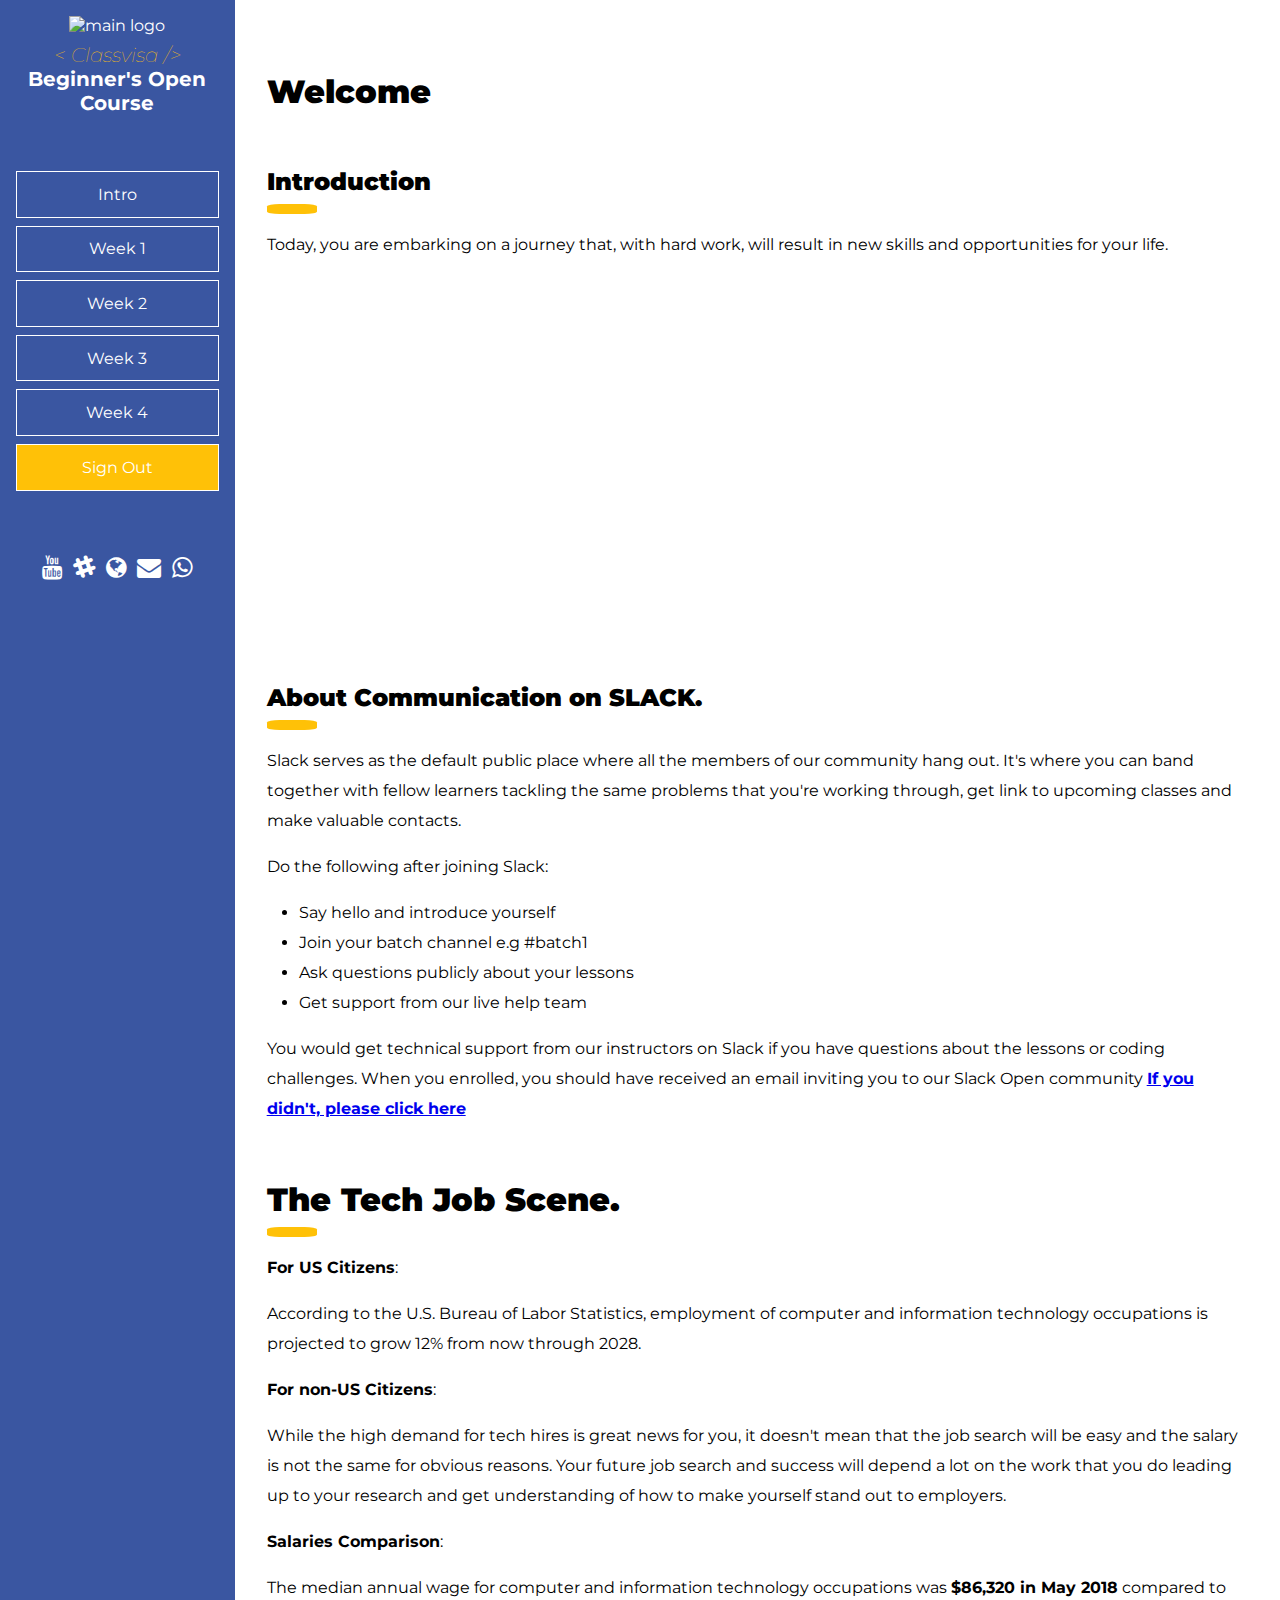
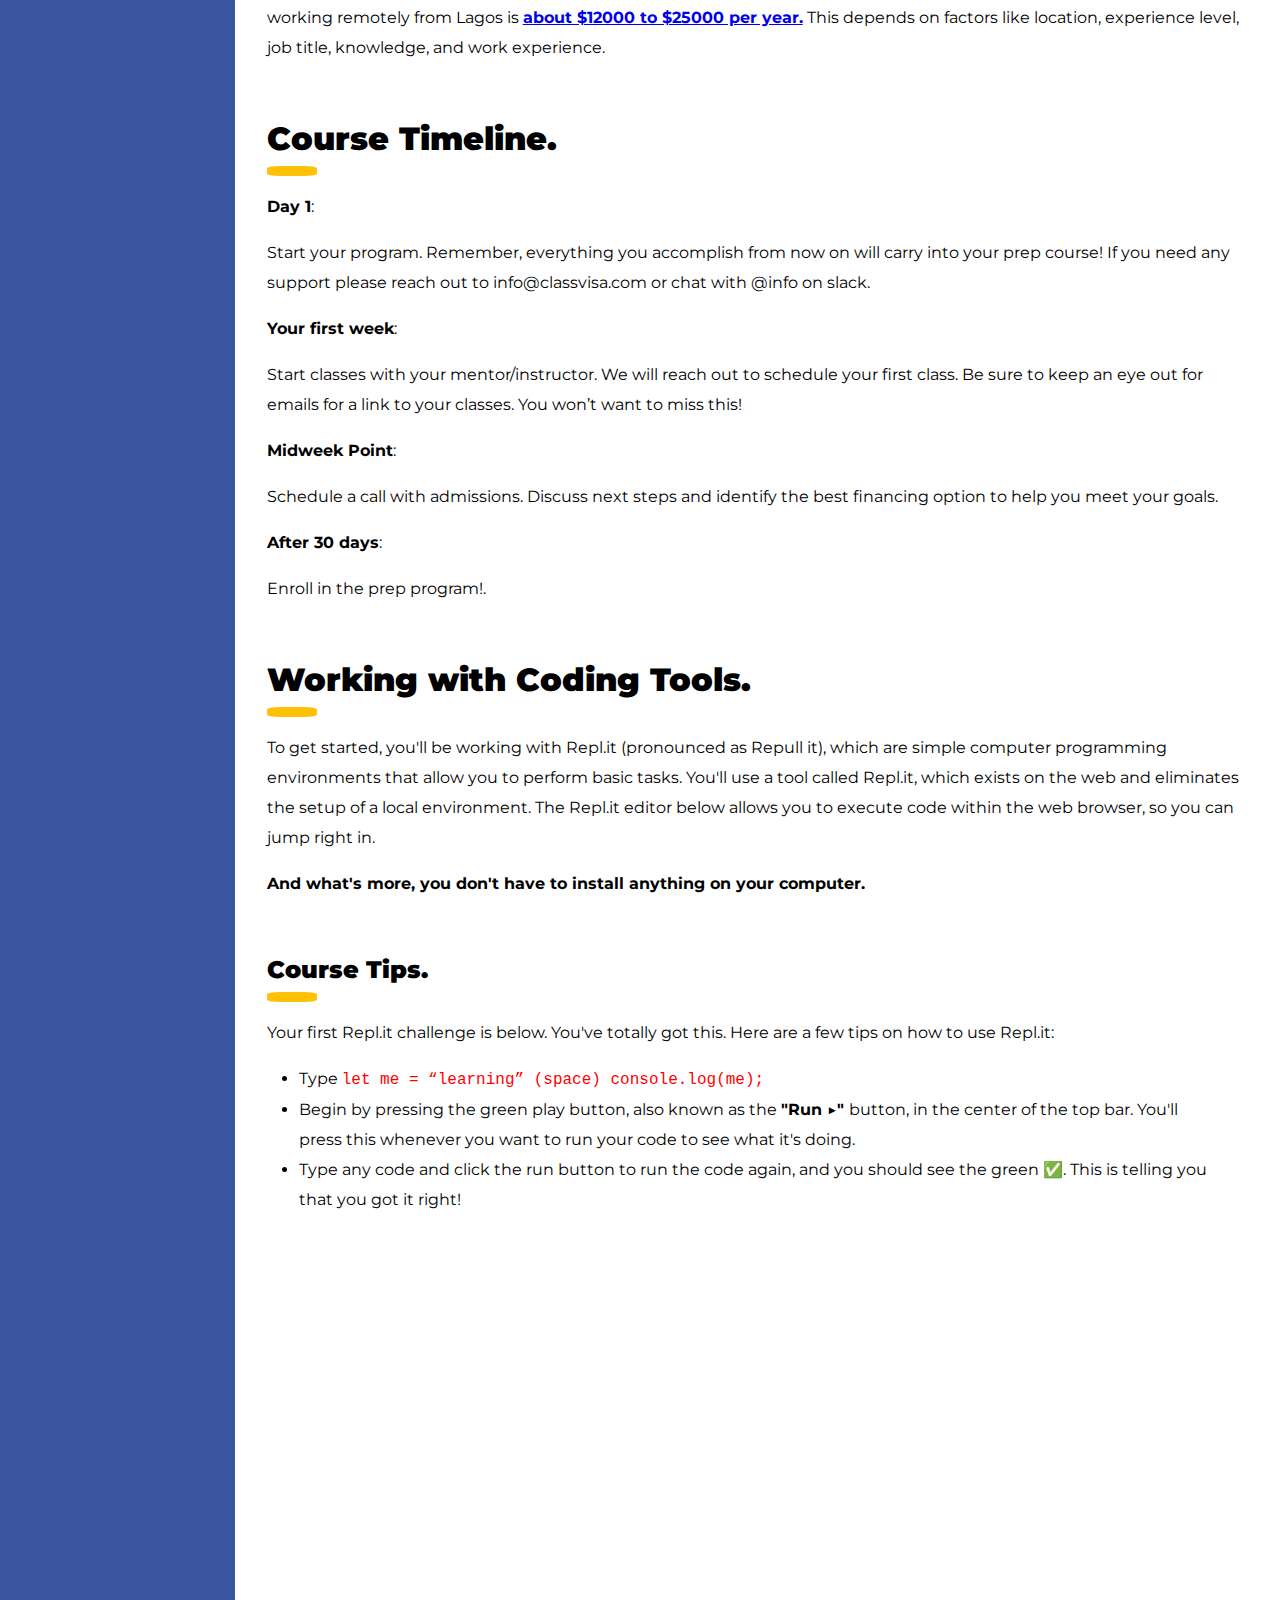
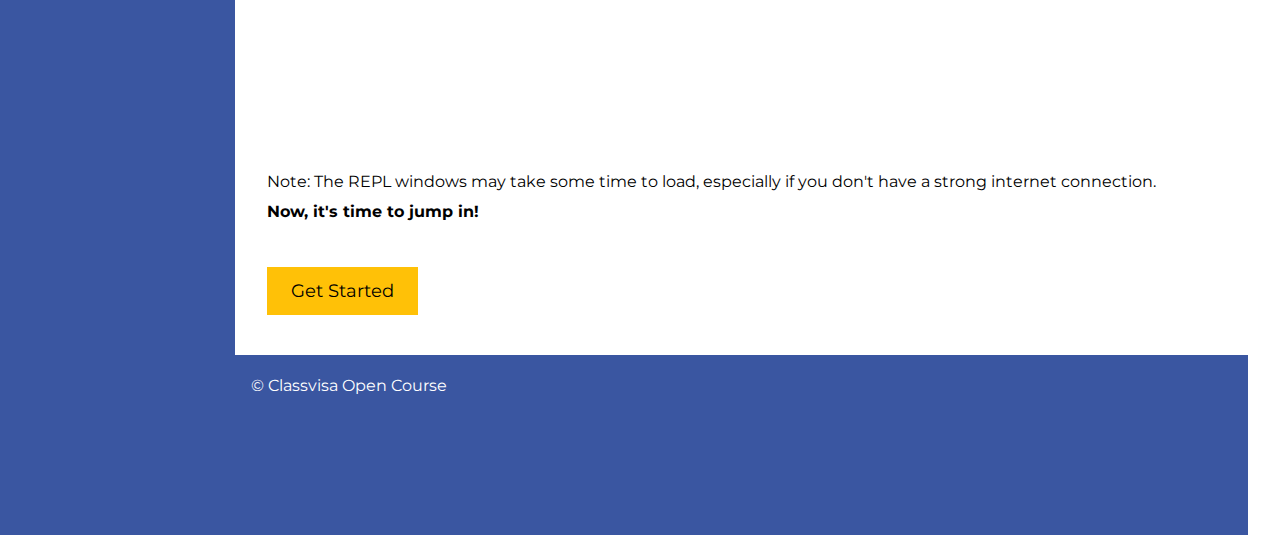
==== index.html @ d7dc50bf "Add files via upload" ====
<!DOCTYPE html>
<html>
  <head>
    <meta charset="utf-8">
    <meta name="viewport" content="width=device-width">
    <title>Open Course</title>
    <link href="style.css" rel="stylesheet" type="text/css" />
    <link href="responsive.css" rel="stylesheet" type="text/css" />

    <!-- Icons Links -->
    <link rel="stylesheet" href="https://cdnjs.cloudflare.com/ajax/libs/font-awesome/4.7.0/css/font-awesome.min.css">

    <!-- Fonts links -->
    <link rel="preconnect" href="https://fonts.googleapis.com"> 
    <link rel="preconnect" href="https://fonts.gstatic.com" crossorigin> 
    <link href="https://fonts.googleapis.com/css2?family=Montserrat:wght@400;700&display=swap" rel="stylesheet">
  </head>
  
  <body onload="name()">
    <!-- Sidebar -->
    <nav class="col-1">
      <div id="header">
        <div id="top-header">
          <img id="logo" src="https://yt3.ggpht.com/ytc/AKedOLR7vveVHb_VRSnZK62P9n1213S5pmJUaZIIP1D9=s176-c-k-c0x00ffffff-no-rj" alt="main logo">
          <h1>
            <span class="logo-tag"> &lt;</span>
            <span class="logo-name">Classvisa</span>
            <span class="logo-tag">/&gt;</span><br>
          </h1>
          <h2>Beginner's Open Course</h2>
        </div>
          <div id="menu">
            <ul>
              <li> <a href="index.html">Intro</a></li>
              <li> <a href="week1.html">Week 1</a></li>
              <li> <a href="week2.html">Week 2</a></li>
              <li> <a href="week3.html">Week 3</a></li>
              <li> <a href="week4.html">Week 4</a></li>
              <li> <a href="#">Sign Out</a></li>
            </ul>
          </div>
          <!-- Social Media -->
          <div id="bottom-header">
            <a href="https://www.youtube.com/channel/UC61-wy9d5OzjUUxfKc3SgAQ"><i class="fa fa-youtube"></i></a>
            <a href="https://join.slack.com/t/classvisa-workspace/shared_invite/zt-j3xi38ol-elec9bJNQhFj5x_TaUNXVw"><i class="fa fa-slack"></i></a>
            <a href="https://www.classvisa.com/"><i class="fa fa-globe"></i></a>
            <a href="mailto:admin@classvisa.com"><i class="fa fa-envelope"></i></a>
            <a href="https://api.whatsapp.com/send?phone=+1(949)393-1793"><i class="fa fa-whatsapp"></i></a>
          </div>
      </div>
    </nav>

    <!-- Main content -->
    <div class="col-2">
      <main class="content">
        <article>
          <!-- Introduction-->
          <div>
            <h1><b>Welcome <span id="demo"></span></b></h1>
            <h2><b>Introduction</b></h2>
            <hr>
            <p>Today, you are embarking on a journey that, with hard work, will result in new skills and opportunities for your life.</p>
            <center><iframe id="video" width="560" height="315" src="https://www.youtube.com/embed/T8XFAwqSM-w" frameborder="0" allow="accelerometer; autoplay; encrypted-media; gyroscope; picture-in-picture" allowfullscreen=""></iframe></center>
          </div>

          <!-- About Slack -->
  
          <div>
            <h2><b>About Communication on SLACK.</b></h2>
            <hr>
            <p>Slack serves as the default public place where all the members of our community hang out. It's where you can band together with fellow learners tackling the same problems that you're working through, get link to upcoming classes and make valuable contacts.</p>
            <p>Do the following after joining Slack:</p>
            <ul>
              <li>Say hello and introduce yourself</li>
              <li>Join your batch channel e.g #batch1</li>
              <li>Ask questions publicly about your lessons</li>
              <li>Get support from our live help team</li>
            </ul>
    
            <p>You would get technical support from our instructors on Slack if you have questions about the lessons or coding challenges. When you enrolled, you should have received an email inviting you to our Slack Open community <b> <a href="https://join.slack.com/t/classvisa-workspace/shared_invite/zt-j3xi38ol-elec9bJNQhFj5x_TaUNXVw">If you didn't, please click here</a></b></p>
          </div>
  
          <!-- The Tech Job Scene -->
          <div>
            <h1><b>The Tech Job Scene.</b></h1>
            <hr>
            <p><b>For US Citizens</b>:</p>
            <p>According to the U.S. Bureau of Labor Statistics, employment of computer and information technology occupations is projected to grow 12% from now through 2028.</p>

            <p><b>For non-US Citizens</b>:</p>
            <p>While the high demand for tech hires is great news for you, it doesn't mean that the job search will be easy and the salary is not the same for obvious reasons. Your future job search and success will depend a lot on the work that you do leading up to your research and get understanding of how to make yourself stand out to employers.</p>

            <p><b>Salaries Comparison</b>:</p>
            <p>The median annual wage for computer and information technology occupations was <b>$86,320 in May 2018</b> compared to working remotely from Lagos is <b><a href="https://teleport.org/salaries/lagos/san-diego/SOFTWARE-ENGINEER/25000"> about $12000 to $25000 per year.</a></b> This depends on factors like location, experience level, job title, knowledge, and work experience.</p>
          </div>

          <!-- Timeline -->
          <div>
            <h1><b>Course Timeline.</b></h1>
            <hr>
            <p><b>Day 1</b>:</p>
            <p>Start your program. Remember, everything you accomplish from now on will carry into your prep course! If you need any support please reach out to info@classvisa.com or chat with @info on slack.</p>
            
            <p><b>Your first week</b>:</p>
            <p>Start classes with your mentor/instructor. We will reach out to schedule your first class. Be sure to keep an eye out for emails for a link to your classes. You won’t want to miss this!</p>
            <p><b>Midweek Point</b>:</p>
            <p>Schedule a call with admissions. Discuss next steps and identify the best financing option to help you meet your goals.</p>
              
            <p><b>After 30 days</b>:</p>
            <p>Enroll in the prep program!.</p>
          </div>
            
          <!-- Working with Coding Tools-->
          <div>
            <h1><b>Working with Coding Tools.</b></h1>
            <hr>
            <p>To get started, you'll be working with Repl.it (pronounced as Repull it), which are simple computer programming environments that allow you to perform basic tasks. You'll use a tool called Repl.it, which exists on the web and eliminates the setup of a local environment. The Repl.it editor below allows you to execute code within the web browser, so you can jump right in.</p>
            <p><b>And what's more, you don't have to install anything on your computer.</b> </p>
          </div>
            
          <!-- Tips -->
          <div>
            <h2><b>Course Tips.</b></h2>
            <hr>
            <p>Your first Repl.it challenge is below. You've totally got this. Here are a few tips on how to use Repl.it:</p>
          
            <ul>
              <li>Type <code>let me = “learning” (space) console.log(me);</code> </li>
              <li>Begin by pressing the green play button, also known as the <b>"Run ▶" </b>button, in the center of the top bar. You'll press this whenever you want to run your code to see what it's doing.</li>
              <li>Type any code and click the run button to run the code again, and you should see the green ✅. This is telling you that you got it right!</li>
            </ul>

            <iframe frameborder="0" width="100%" height="500px" src="https://repl.it/@openclassvisa/More-HTML?lite=true#index.html"></iframe>
          
            <p>Note: The REPL windows may take some time to load, especially if you don't have a strong internet connection.<br> <b>Now, it's time to jump in!</b></p>
          </div>
        
          <!--Button-->
          <div>
            <a href="week1.html"><button>Get Started</button></a>
          </div>
        </article>
      </main>

      <!-- Footer -->
      <footer>
        <p>© Classvisa Open Course</p>    
      </footer>
    </div>

    <!-- JS link -->
    <script src="script.js"></script>
  </body>
</html>
---- style.css ----
* {
    box-sizing: border-box; 
    margin: 0;
    padding: 0;
    font-family: 'Montserrat', sans-serif;
    width: auto;
}

  body {
    display: flex;
    min-height: 100vh;
    flex-direction: row;
    margin: 0;
  }
  .col-1 {
    background: #3a56a1;
    flex: 1;
    transition: all 0.5s ease;
	  text-align:center;
  }
  .col-2 {
    display: flex;
    flex-direction: column;
    flex: 5;
    padding: 0 1rem;
    margin: 0;
  }
  
  footer, article, nav {
    padding: 1em;
  }
  
  /* styling header */
  #header{
    color: #fff;
  }

#header h1{
    margin: 0.5rem 0 0 0;
    font-size: 20px;
  }
  #header h2{
    margin: 0 0 3.5rem 0;
    font-size: 20px;
  }

  .logo-name, .logo-tag{
    font-weight: 50;
    font-style: italic;
  } 


/* styling menu */
#menu{
  margin: 1rem 0 3rem 0;
}
  #menu ul li{
    list-style: none;
    list-style-type: none;
    cursor:pointer;
    padding: 0.8rem 0.5rem;
    margin-bottom: 0.5rem;
    border: 1px solid #fff;
    color: #fff;
}

#menu ul li a
{
text-decoration:none;
color:white;
font-size:16px;
}

#menu ul li:last-child
{
text-decoration:none;
background-color: #ffc107;
font-size:16px;
border: 1px solid #fff;
}

#menu ul li a:last-child
{
text-decoration:none;
/* color: black; */
}

#menu ul li:hover{
border: black;
}

#menu ul li:active{
border: 1px solid black;
}

#menu ul li a:hover
{
color:black;
}

#menu ul li a:active{
color:black;
}

#bottom-header i{
  margin: 1rem 0.2rem;
  font-size: 24px;
  color: white;
  text-decoration: none;
}

  /* styling main */
  .content {
    display: flex;
    flex-direction: row;
  }
  .content > article {
    flex: 4;
    min-height: 60vh;
  }

  span{
    color: #ffc107;
  }

  hr{
    width: 50px;
    border: 5px solid #ffc107;
    border-radius: 25%;
  }

  h1, h2, h3{
    margin: 3.5rem 0 0.5rem 0;
  }
  p{
    margin: 1rem 0;
    line-height: 30px;
  }
  
  main li{
    margin: 0 2rem;
    line-height: 30px;
  }

  main i{
    color:#ffc107;
    padding: 0 0.5rem;
  }

  code{
    color: red;
    font-family: 'Courier New', Courier, monospace;
  }
  
  iframe{
    margin: 1rem 0;
  }

  button{
   cursor:pointer;
    padding: 0.8rem 1.5rem;
    margin: 1.5rem 0;
    background-color: #ffc107;
    color: #000;
    border: 0px solid;
    font-size: 18px;
  }

  button:hover{
    background-color: #000;
    color: #ffc107;
  }

  /* styling footer */
  footer {
    background: #3a56a1;
    width: 100%;
    height: 20vh;
    margin: 0 -1rem;
    color: #fff;
    font-size: 16px;
  }

  footer p{
    line-height: -50px;
    margin: 0;
  }
  .color-con {
       display: flex;
       padding: 1rem;
       margin-left: 1rem;
       line-height: 100px;
       
  }
  #red {
    border: 1px solid red;
    background-color: red;
    color: #fff;
    height: 100px;
    width: 200px;
    text-align: center

  }
    #blue {
    border: 1px solid blue;
    background-color: blue;
    color: #fff;
    height: 100px;
    width: 200px;
    text-align: center
  }
    #green {
    border: 1px solid green;
    background-color: green;
    color: #fff;
    height: 100px;
    width: 200px;
    text-align: center;

  }
    #pink {
    border: 1px solid pink;
    background-color:pink;
    color: #fff;
    height: 100px;
    width: 200px;
    display:   inline-block;
    text-align: center

  }
---- responsive.css ----
@media only screen and (max-width: 600px) {
  /* For mobile phones: */
  *{
    width: fit-content;
    text-align: left;
  }
  body {
    display: block;
    min-height: 20vh;
    margin: 0;
  }
#top-header{
  margin: 0 10px;
}
  #top-header img{
    width: 40%;
  }
  #menu{
    text-align: center;
    
  }
  #menu ul li{
    display: flex;
    flex-direction: column;
    justify-content: space-between;
    align-items: center;
    margin: 10px;
    padding: 5px 10px;
    text-align: center;
    width: fit-content;
    float: left;
  }
  #bottom-header{
    margin: 0 10px;
    text-align: left;
    clear: both;
  }
  
}@media only screen 
    and (device-width : 375px) 
    and (device-height : 812px) 
    and (-webkit-device-pixel-ratio : 3) {
      col-1 {
        display: none;
      }
    }
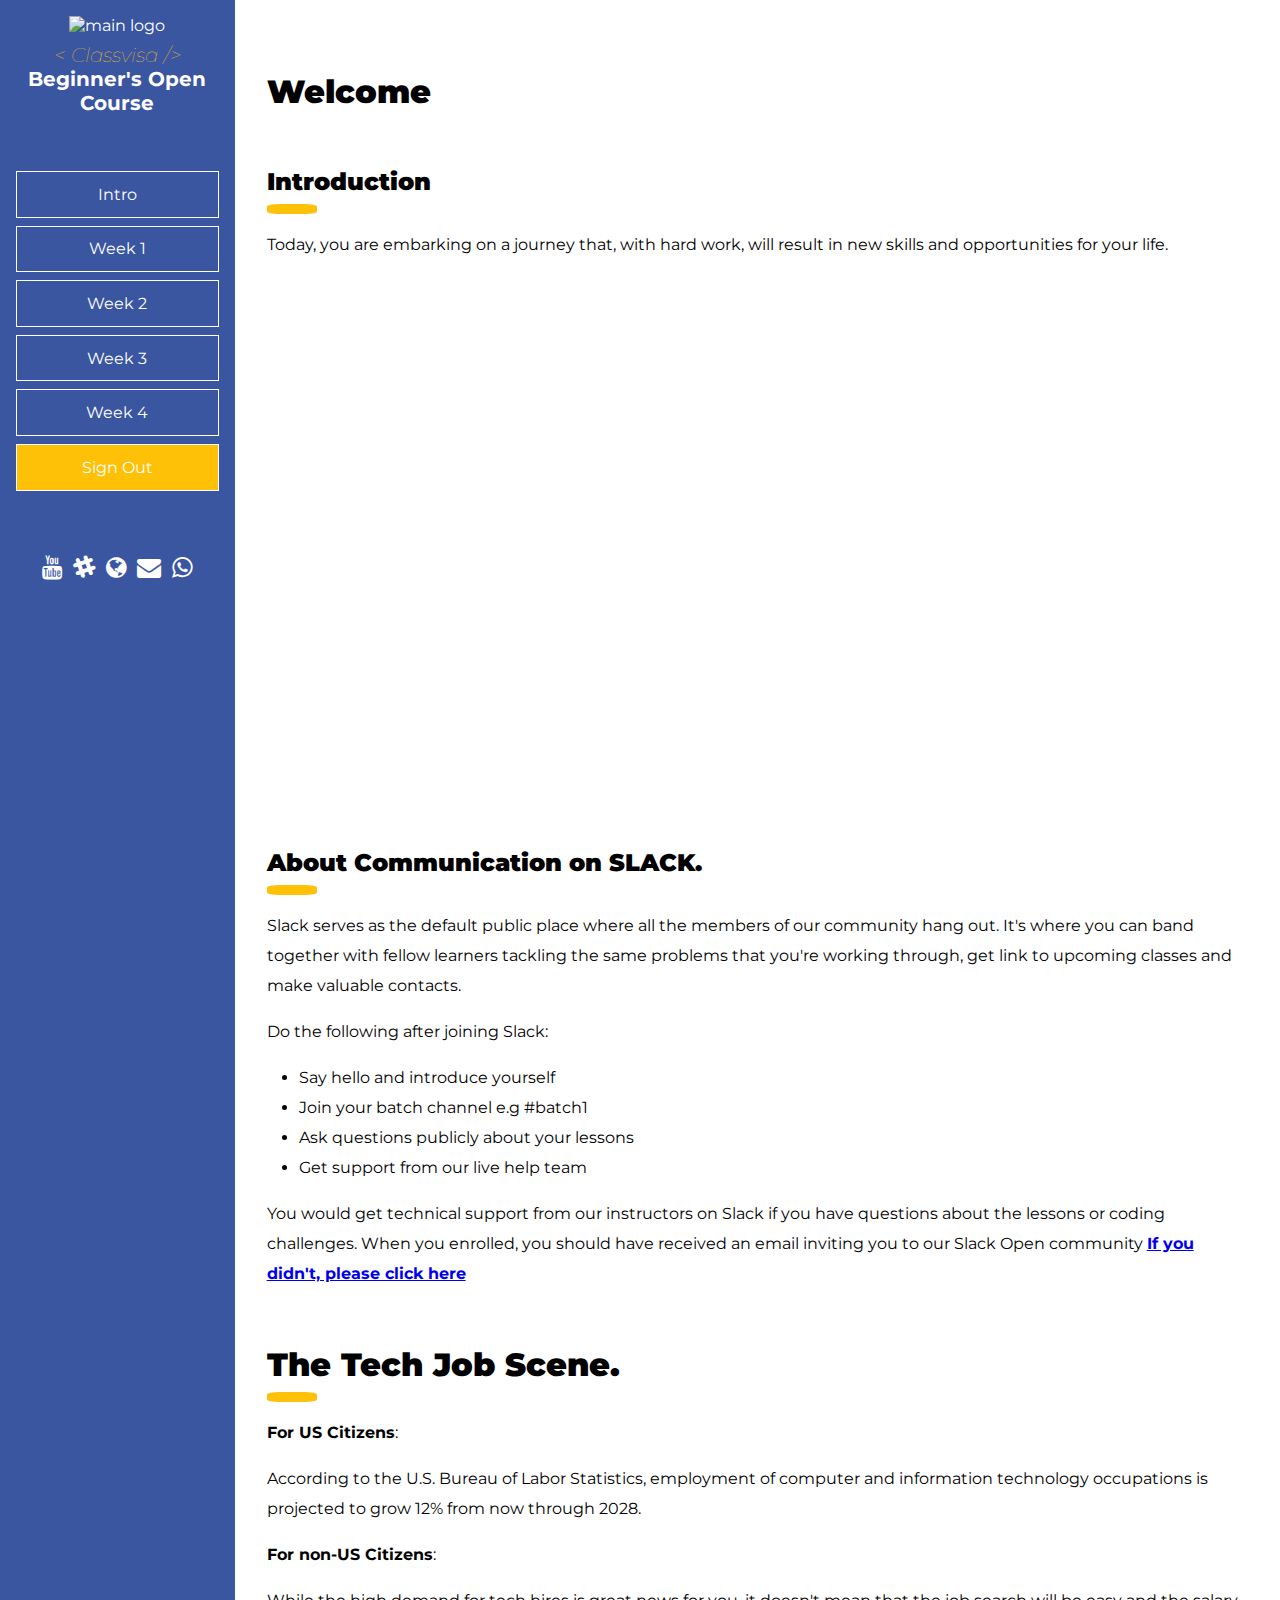
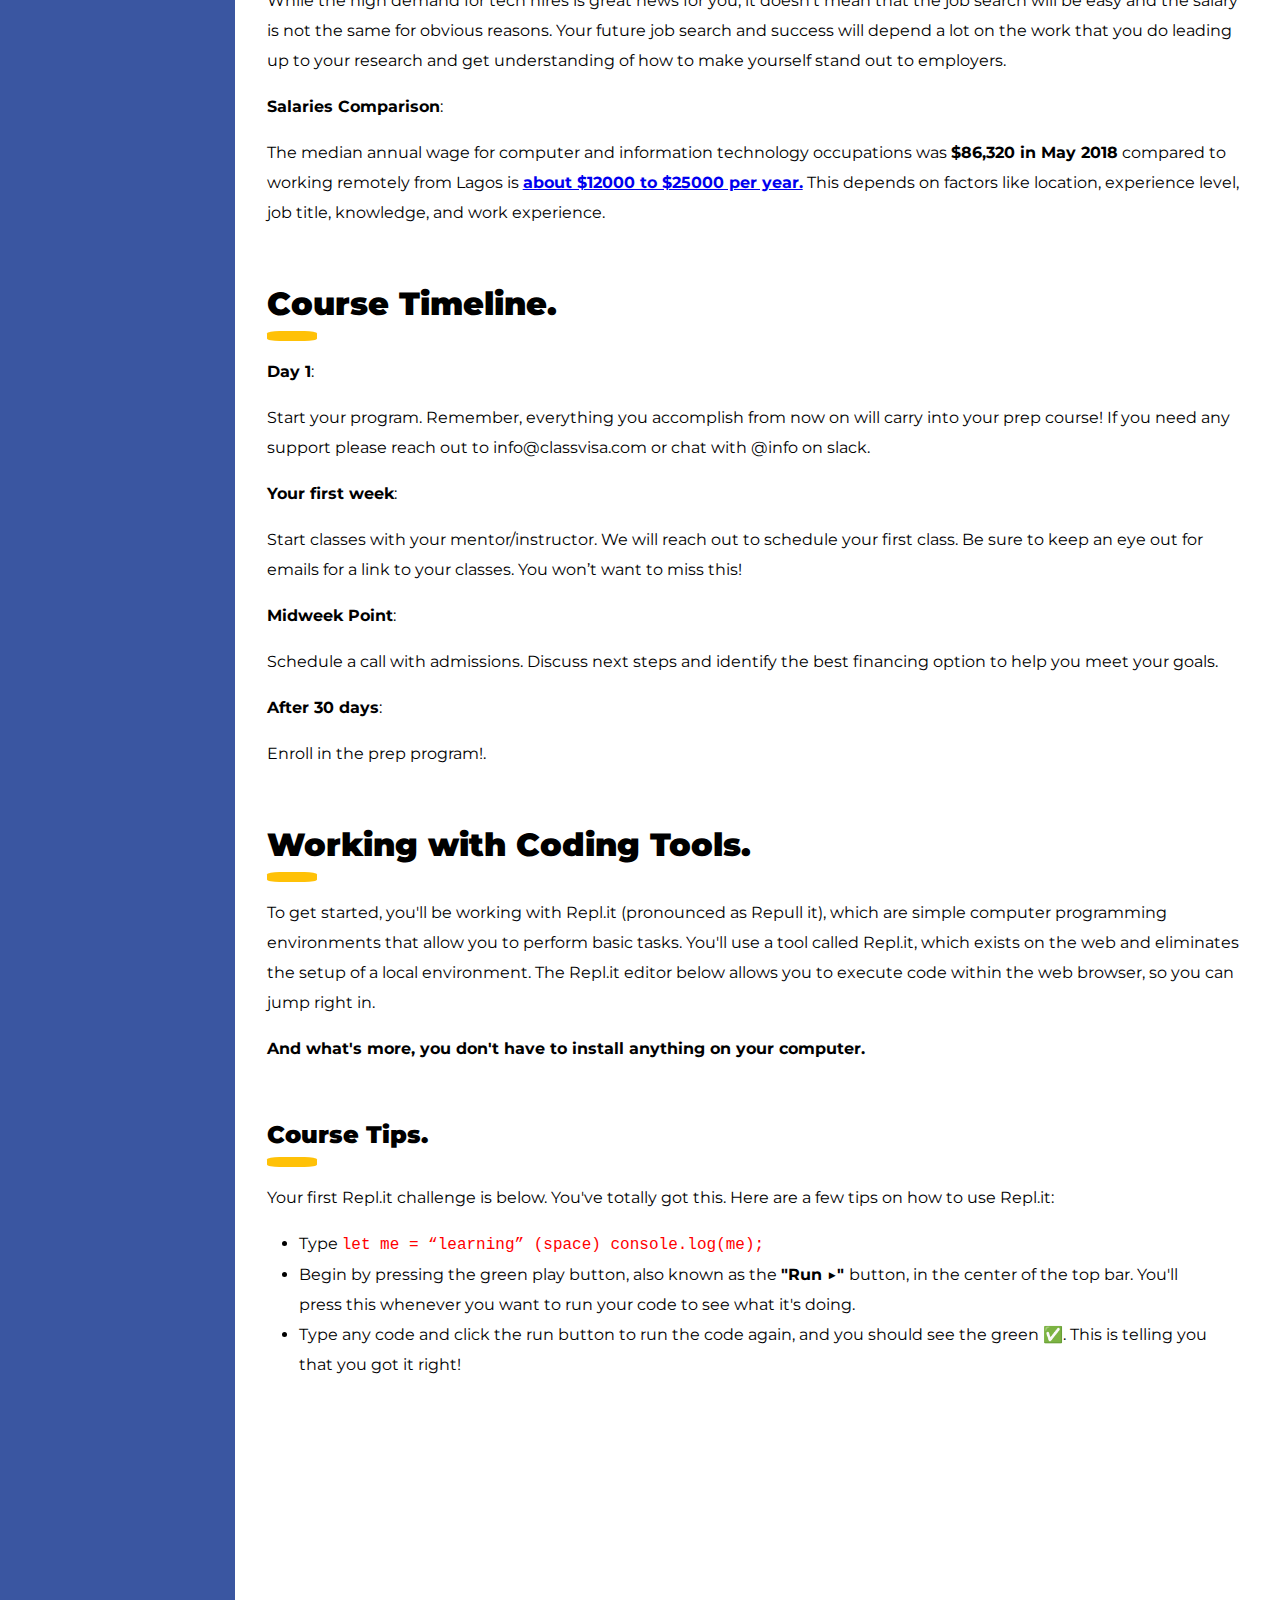
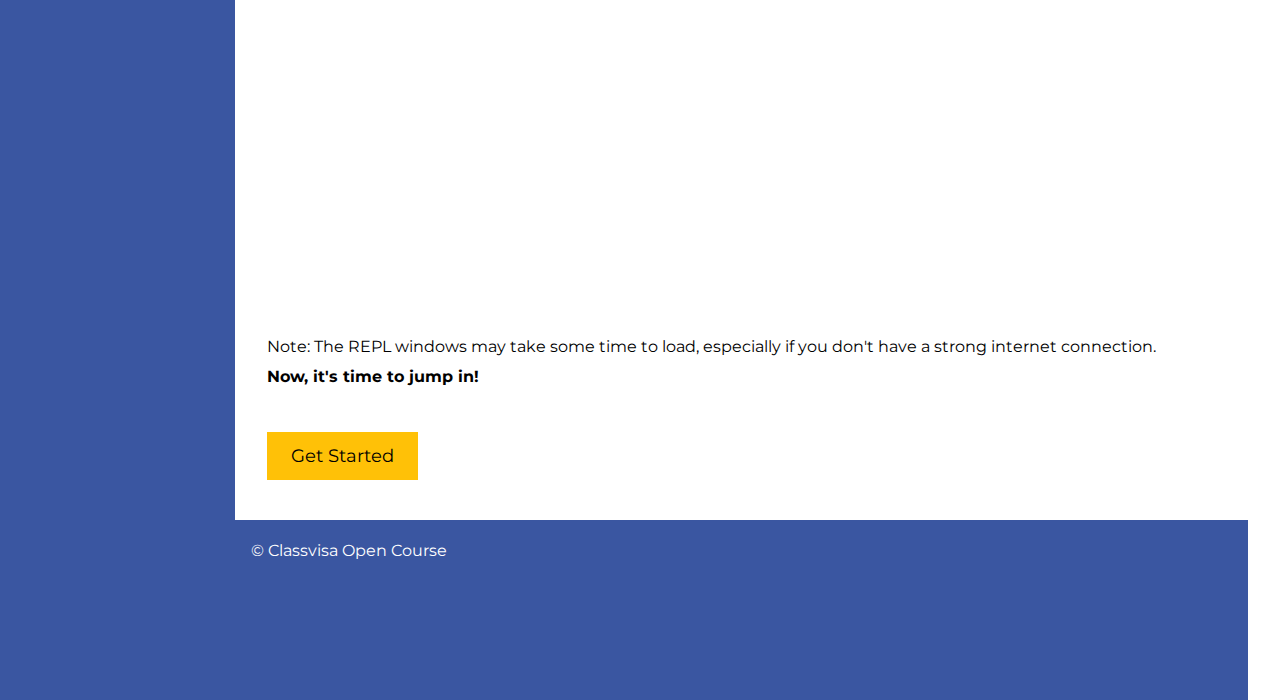
==== commit 58086305: "Update index.html" ====
--- a/index.html
+++ b/index.html
@@ -60,7 +60,7 @@
             <h2><b>Introduction</b></h2>
             <hr>
             <p>Today, you are embarking on a journey that, with hard work, will result in new skills and opportunities for your life.</p>
-            <center><iframe id="video" width="560" height="315" src="https://www.youtube.com/embed/T8XFAwqSM-w" frameborder="0" allow="accelerometer; autoplay; encrypted-media; gyroscope; picture-in-picture" allowfullscreen=""></iframe></center>
+            <center><iframe id="video" src="https://www.youtube.com/embed/T8XFAwqSM-w" frameborder="0" allow="accelerometer; autoplay; encrypted-media; gyroscope; picture-in-picture" allowfullscreen=""></iframe></center>
           </div>
 
           <!-- About Slack -->
@@ -151,4 +151,4 @@
     <!-- JS link -->
     <script src="script.js"></script>
   </body>
-</html>+</html>
--- a/style.css
+++ b/style.css
@@ -136,6 +136,10 @@
     margin: 1rem 0;
     line-height: 30px;
   }
+#video{
+width: 850px;
+height: 480px;
+}
   
   main li{
     margin: 0 2rem;
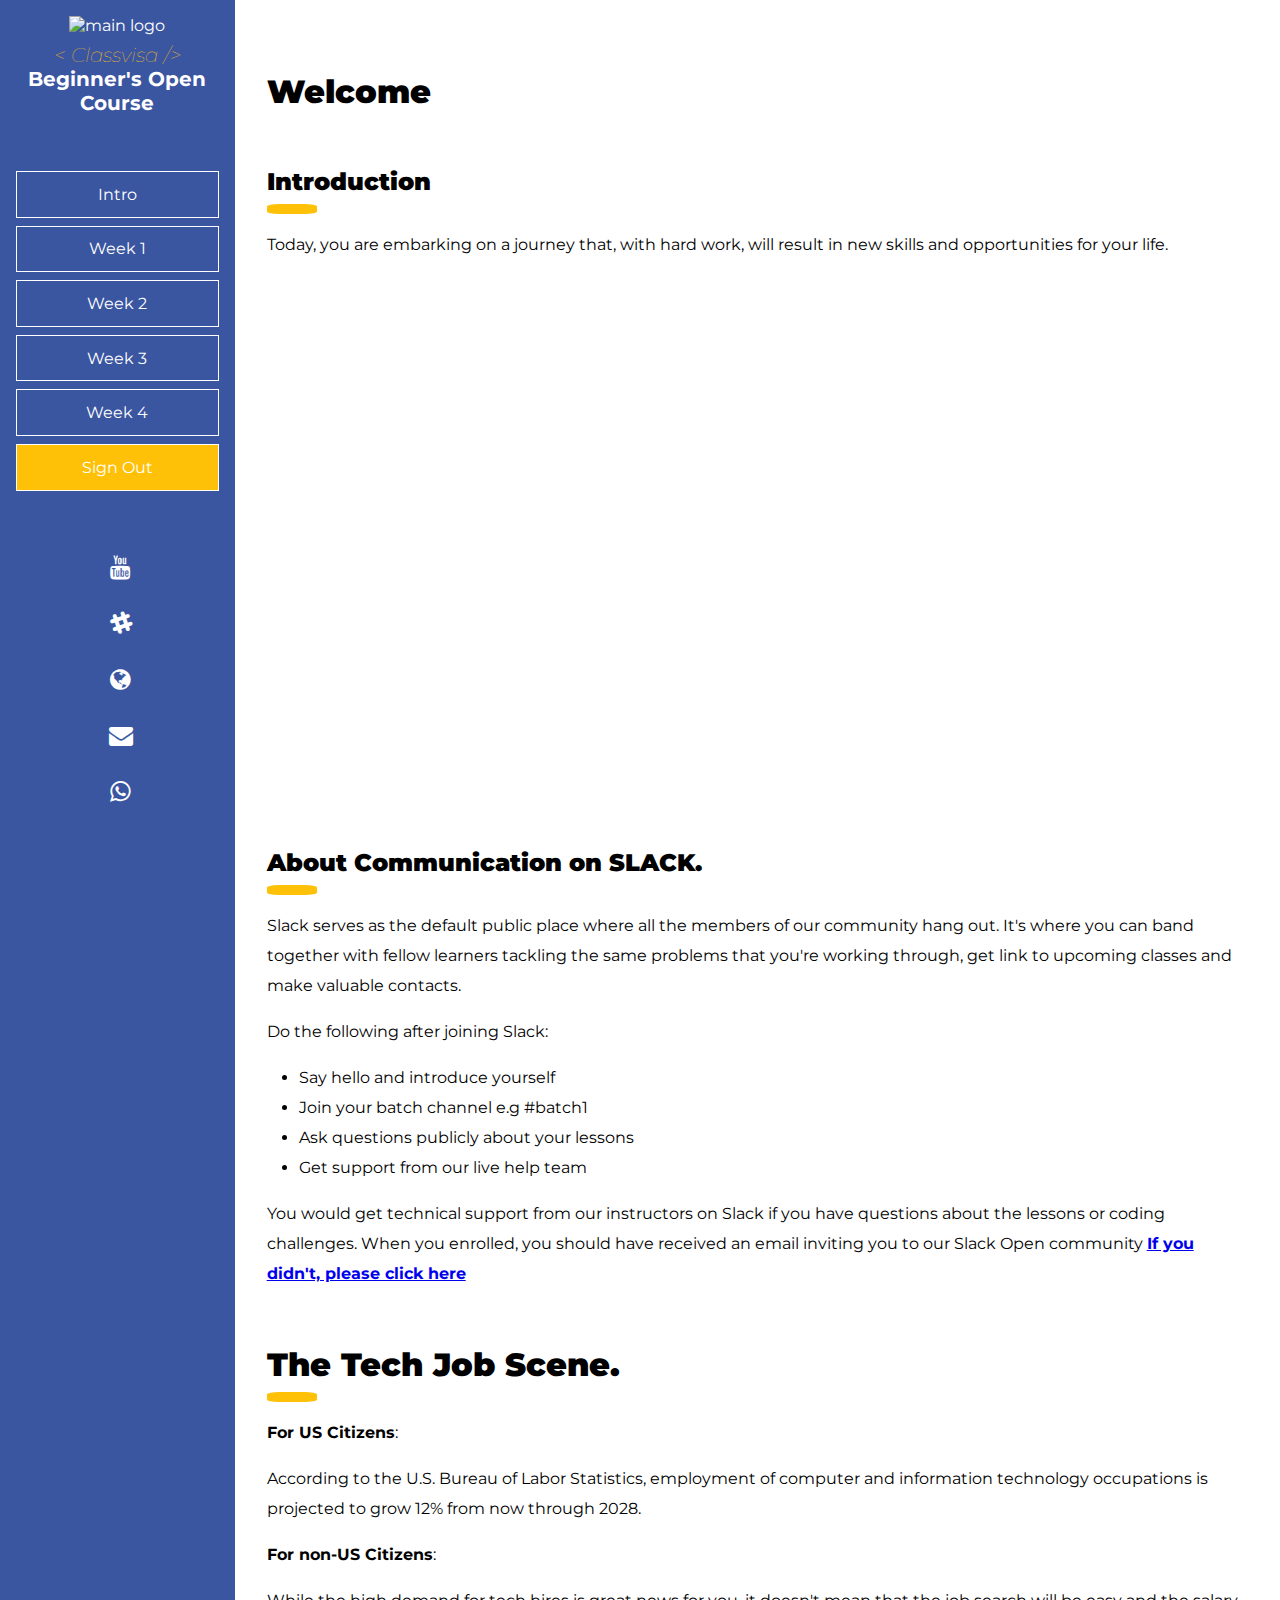
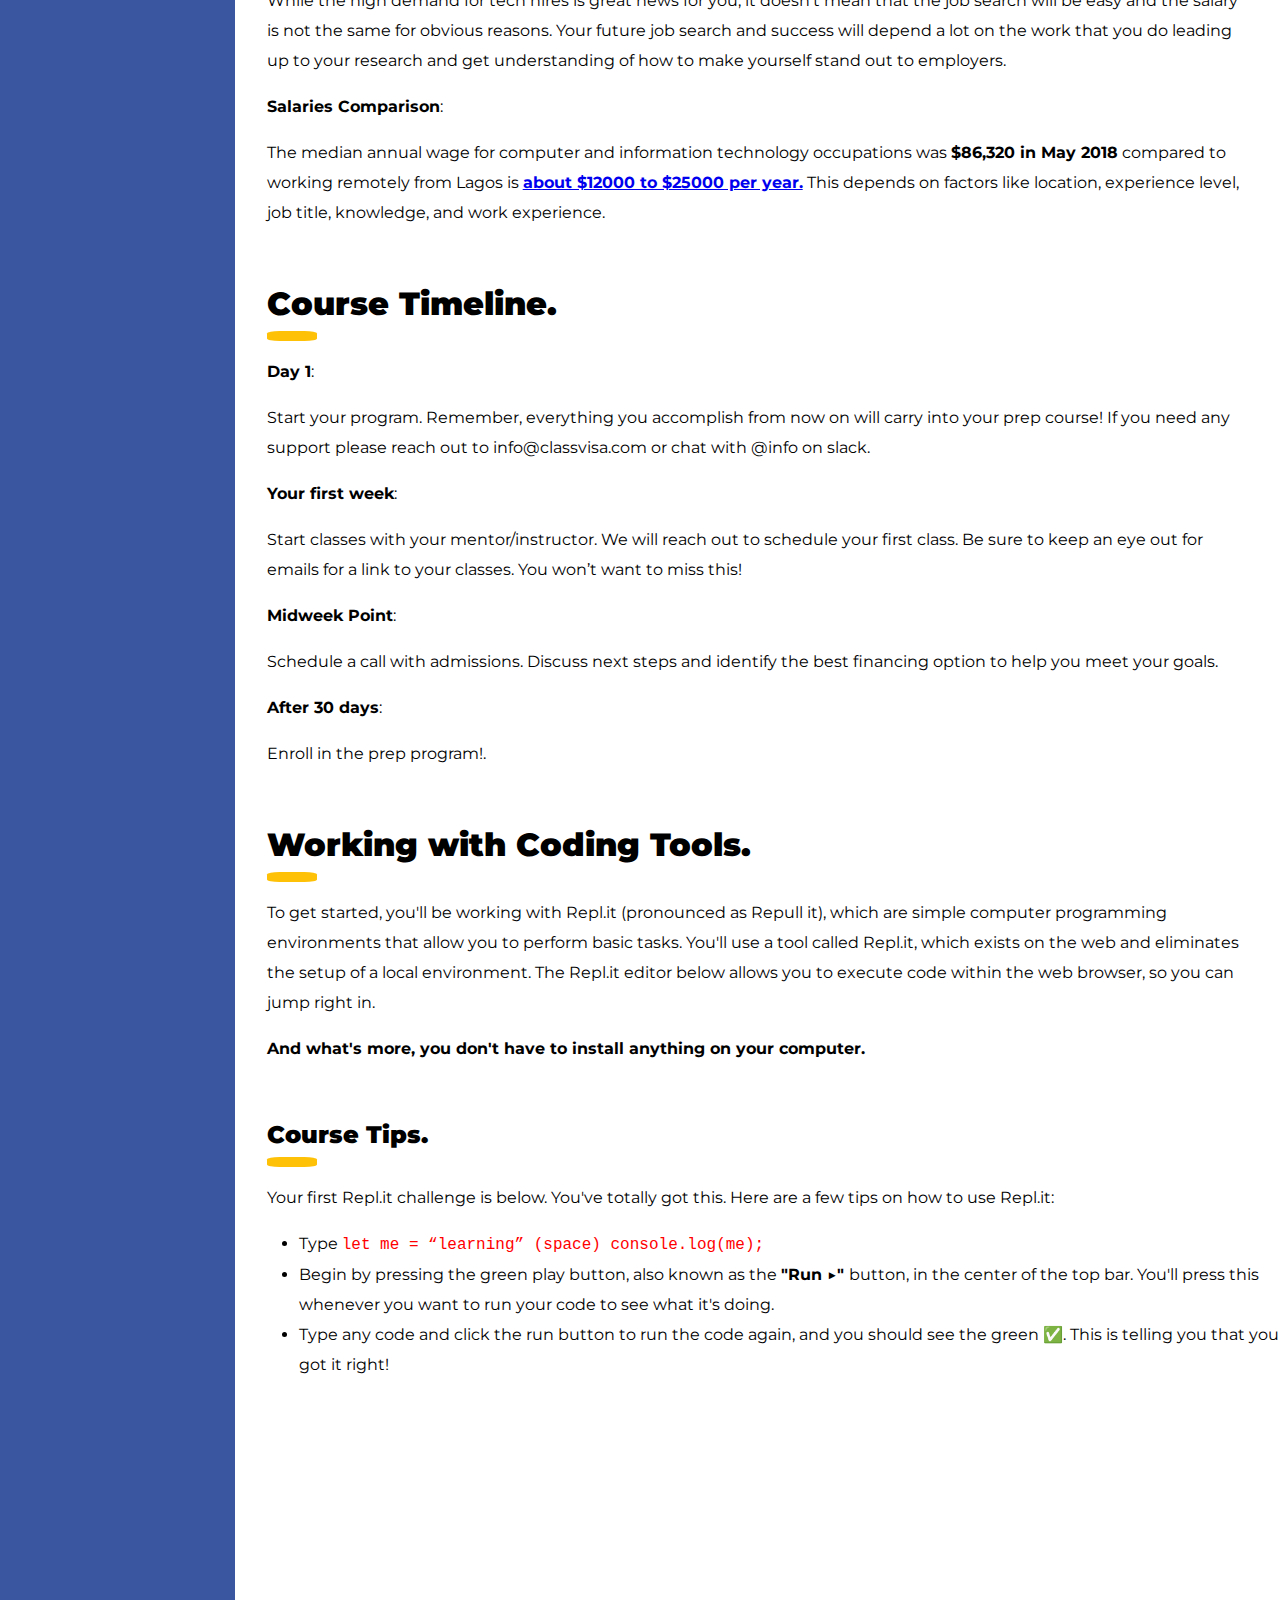
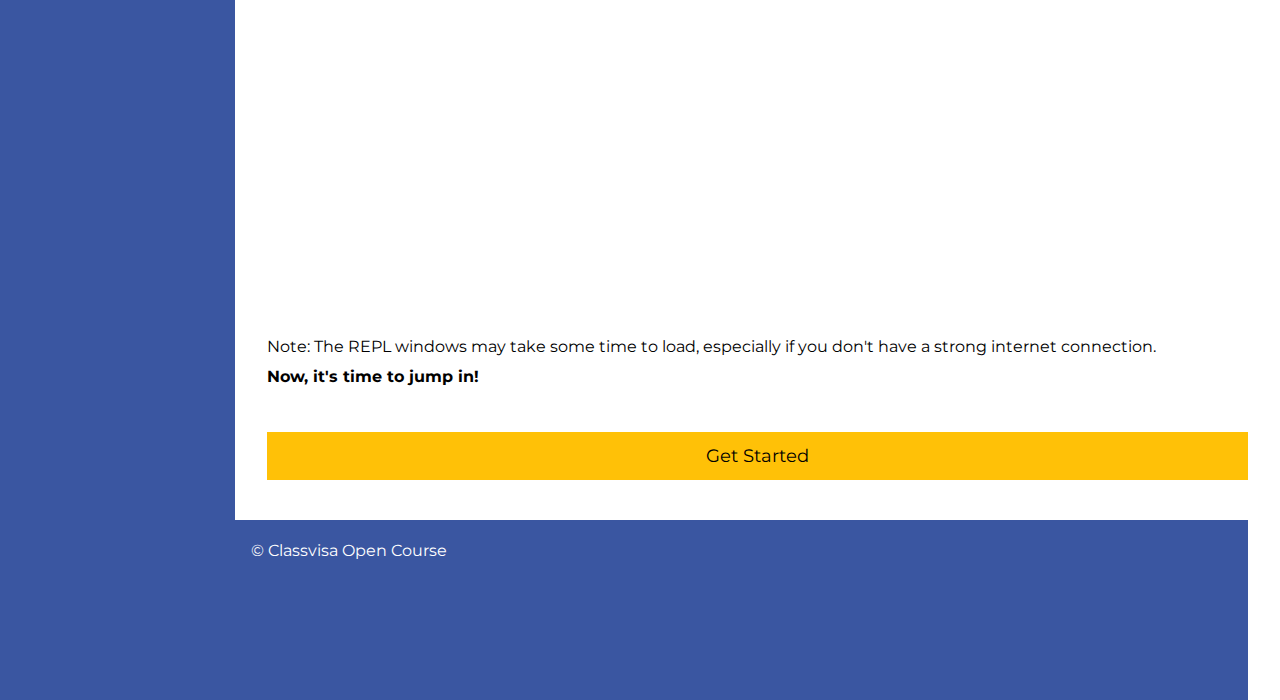
==== commit d97aa4c3: "Update index.html" ====
--- a/index.html
+++ b/index.html
@@ -4,8 +4,9 @@
     <meta charset="utf-8">
     <meta name="viewport" content="width=device-width">
     <title>Open Course</title>
+    
+    <link href="responsive.css" rel="stylesheet" type="text/css" />
     <link href="style.css" rel="stylesheet" type="text/css" />
-    <link href="responsive.css" rel="stylesheet" type="text/css" />
 
     <!-- Icons Links -->
     <link rel="stylesheet" href="https://cdnjs.cloudflare.com/ajax/libs/font-awesome/4.7.0/css/font-awesome.min.css">
--- a/responsive.css
+++ b/responsive.css
@@ -35,6 +35,10 @@
     text-align: left;
     clear: both;
   }
+/*   #video{
+    width:480px; 
+    height=240px;
+  } */
   
 }@media only screen 
     and (device-width : 375px) 
@@ -43,4 +47,4 @@
       col-1 {
         display: none;
       }
-    }+    }
--- a/style.css
+++ b/style.css
@@ -3,7 +3,7 @@
     margin: 0;
     padding: 0;
     font-family: 'Montserrat', sans-serif;
-    width: auto;
+    width: 100%;
 }
 
   body {
